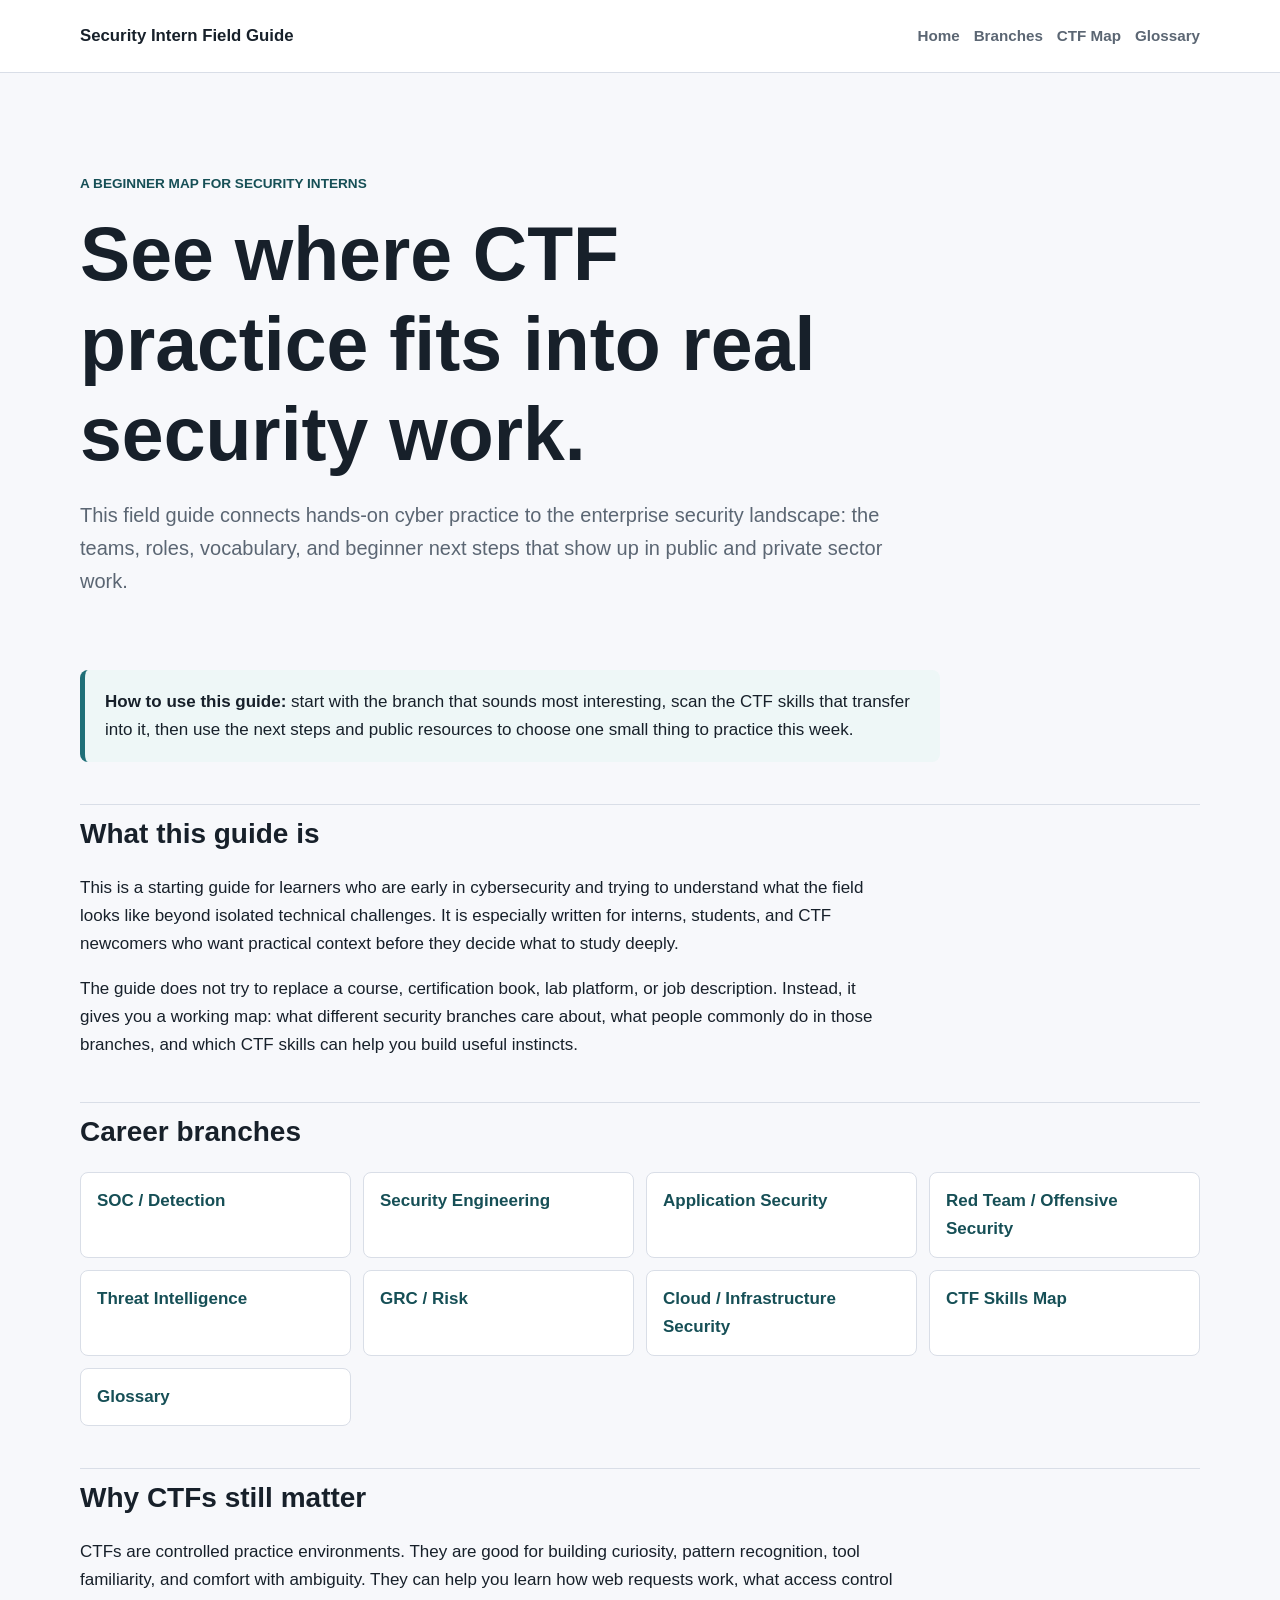
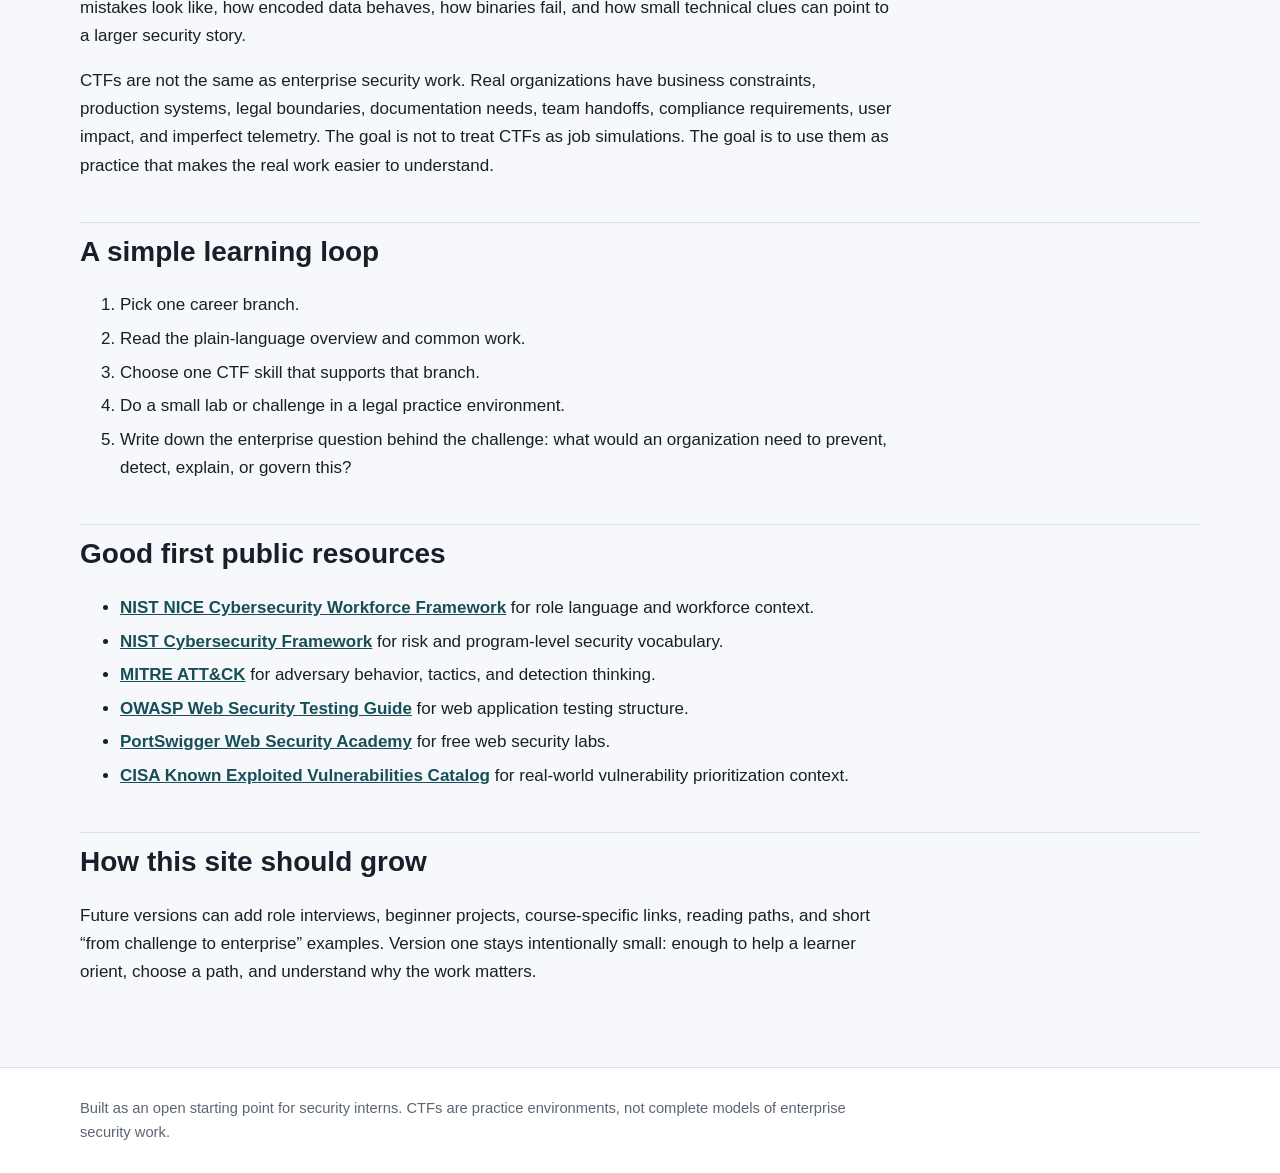
==== index.html @ cdccdc78 "Codex init" ====
<!doctype html>
<html lang="en">
  <head>
    <meta charset="utf-8">
    <meta name="viewport" content="width=device-width, initial-scale=1">
    <title>Home | Security Intern Field Guide</title>
    <meta name="description" content="A beginner-friendly map of cybersecurity career branches, enterprise context, and CTF skills that transfer into real work.">
    <link rel="stylesheet" href="assets/css/style.css">
  </head>
  <body>
    <a class="skip-link" href="#content">Skip to content</a>
    <header class="site-header">
      <div class="wrap header-grid">
        <a class="brand" href="index.html">Security Intern Field Guide</a>
        <nav class="site-nav" aria-label="Primary navigation">
          <a href="index.html">Home</a>
          <a href="branches/soc-detection.html">Branches</a>
          <a href="ctf-skills-map.html">CTF Map</a>
          <a href="glossary.html">Glossary</a>
        </nav>
      </div>
    </header>
    <main id="content" class="wrap page-shell">
<section class="hero">
  <p class="eyebrow">A beginner map for security interns</p>
  <h1>See where CTF practice fits into real security work.</h1>
  <p class="lede">This field guide connects hands-on cyber practice to the enterprise security landscape: the teams, roles, vocabulary, and beginner next steps that show up in public and private sector work.</p>
</section>
<div class="callout">
  <strong>How to use this guide:</strong> start with the branch that sounds most interesting, scan the CTF skills that transfer into it, then use the next steps and public resources to choose one small thing to practice this week.
</div>
<h2>What this guide is</h2>
<p>This is a starting guide for learners who are early in cybersecurity and trying to understand what the field looks like beyond isolated technical challenges. It is especially written for interns, students, and CTF newcomers who want practical context before they decide what to study deeply.</p>
<p>The guide does not try to replace a course, certification book, lab platform, or job description. Instead, it gives you a working map: what different security branches care about, what people commonly do in those branches, and which CTF skills can help you build useful instincts.</p>
<h2>Career branches</h2>
<div class="branch-nav">
  <a href="branches/soc-detection.html">SOC / Detection</a>
  <a href="branches/security-engineering.html">Security Engineering</a>
  <a href="branches/application-security.html">Application Security</a>
  <a href="branches/red-team-offensive-security.html">Red Team / Offensive Security</a>
  <a href="branches/threat-intelligence.html">Threat Intelligence</a>
  <a href="branches/grc-risk.html">GRC / Risk</a>
  <a href="branches/cloud-infrastructure-security.html">Cloud / Infrastructure Security</a>
  <a href="ctf-skills-map.html">CTF Skills Map</a>
  <a href="glossary.html">Glossary</a>
</div>
<h2>Why CTFs still matter</h2>
<p>CTFs are controlled practice environments. They are good for building curiosity, pattern recognition, tool familiarity, and comfort with ambiguity. They can help you learn how web requests work, what access control mistakes look like, how encoded data behaves, how binaries fail, and how small technical clues can point to a larger security story.</p>
<p>CTFs are not the same as enterprise security work. Real organizations have business constraints, production systems, legal boundaries, documentation needs, team handoffs, compliance requirements, user impact, and imperfect telemetry. The goal is not to treat CTFs as job simulations. The goal is to use them as practice that makes the real work easier to understand.</p>
<h2>A simple learning loop</h2>
<ol>
<li>Pick one career branch.</li>
<li>Read the plain-language overview and common work.</li>
<li>Choose one CTF skill that supports that branch.</li>
<li>Do a small lab or challenge in a legal practice environment.</li>
<li>Write down the enterprise question behind the challenge: what would an organization need to prevent, detect, explain, or govern this?</li>
</ol>
<h2>Good first public resources</h2>
<ul>
<li><a href="https://www.nist.gov/itl/applied-cybersecurity/nice/nice-cybersecurity-workforce-framework">NIST NICE Cybersecurity Workforce Framework</a> for role language and workforce context.</li>
<li><a href="https://www.nist.gov/cyberframework">NIST Cybersecurity Framework</a> for risk and program-level security vocabulary.</li>
<li><a href="https://attack.mitre.org/">MITRE ATT&amp;CK</a> for adversary behavior, tactics, and detection thinking.</li>
<li><a href="https://owasp.org/www-project-web-security-testing-guide/">OWASP Web Security Testing Guide</a> for web application testing structure.</li>
<li><a href="https://portswigger.net/web-security">PortSwigger Web Security Academy</a> for free web security labs.</li>
<li><a href="https://www.cisa.gov/known-exploited-vulnerabilities-catalog">CISA Known Exploited Vulnerabilities Catalog</a> for real-world vulnerability prioritization context.</li>
</ul>
<h2>How this site should grow</h2>
<p>Future versions can add role interviews, beginner projects, course-specific links, reading paths, and short “from challenge to enterprise” examples. Version one stays intentionally small: enough to help a learner orient, choose a path, and understand why the work matters.</p>
    </main>
    <footer class="site-footer">
      <div class="wrap">
        <p>Built as an open starting point for security interns. CTFs are practice environments, not complete models of enterprise security work.</p>
      </div>
    </footer>
  </body>
</html>
---- assets/css/style.css ----
:root {
  --bg: #f7f8fb;
  --paper: #ffffff;
  --ink: #17202a;
  --muted: #5b6673;
  --line: #d9dee7;
  --accent: #1f6f78;
  --accent-dark: #164f56;
  --soft: #eef7f7;
  --warn: #fff5df;
}

* {
  box-sizing: border-box;
}

body {
  margin: 0;
  background: var(--bg);
  color: var(--ink);
  font-family: -apple-system, BlinkMacSystemFont, "Segoe UI", sans-serif;
  font-size: 17px;
  line-height: 1.65;
}

a {
  color: var(--accent-dark);
  font-weight: 650;
}

a:hover {
  color: #0f3d43;
}

.wrap {
  width: min(1120px, calc(100% - 32px));
  margin: 0 auto;
}

.skip-link {
  position: absolute;
  left: -999px;
  top: 12px;
  background: var(--ink);
  color: white;
  padding: 8px 12px;
  z-index: 5;
}

.skip-link:focus {
  left: 12px;
}

.site-header {
  background: var(--paper);
  border-bottom: 1px solid var(--line);
}

.header-grid {
  min-height: 72px;
  display: flex;
  align-items: center;
  justify-content: space-between;
  gap: 24px;
}

.brand {
  color: var(--ink);
  font-size: 1.05rem;
  font-weight: 800;
  text-decoration: none;
}

.site-nav {
  display: flex;
  flex-wrap: wrap;
  gap: 14px;
}

.site-nav a {
  color: var(--muted);
  font-size: 0.95rem;
  text-decoration: none;
}

.page-shell {
  padding: 48px 0 64px;
}

.hero {
  padding: 38px 0 24px;
}

.eyebrow {
  color: var(--accent-dark);
  font-size: 0.85rem;
  font-weight: 800;
  letter-spacing: 0;
  text-transform: uppercase;
}

h1,
h2,
h3 {
  line-height: 1.2;
  letter-spacing: 0;
}

h1 {
  max-width: 780px;
  margin: 12px 0 18px;
  font-size: clamp(2.25rem, 7vw, 4.7rem);
}

h2 {
  margin-top: 42px;
  padding-top: 12px;
  border-top: 1px solid var(--line);
  font-size: 1.75rem;
}

h3 {
  margin-top: 28px;
  font-size: 1.2rem;
}

p {
  max-width: 820px;
}

ul,
ol {
  max-width: 860px;
}

li + li {
  margin-top: 0.35rem;
}

.lede {
  max-width: 820px;
  color: var(--muted);
  font-size: 1.25rem;
}

.grid {
  display: grid;
  grid-template-columns: repeat(auto-fit, minmax(240px, 1fr));
  gap: 16px;
  margin: 26px 0;
}

.card {
  min-height: 100%;
  padding: 18px;
  background: var(--paper);
  border: 1px solid var(--line);
  border-radius: 8px;
}

.card h3 {
  margin-top: 0;
}

.card p {
  margin-bottom: 0;
}

.callout {
  max-width: 860px;
  margin: 28px 0;
  padding: 18px 20px;
  background: var(--soft);
  border-left: 5px solid var(--accent);
  border-radius: 8px;
}

.note {
  max-width: 860px;
  margin: 28px 0;
  padding: 18px 20px;
  background: var(--warn);
  border-left: 5px solid #c27b24;
  border-radius: 8px;
}

.branch-nav {
  display: grid;
  grid-template-columns: repeat(auto-fit, minmax(220px, 1fr));
  gap: 12px;
  margin: 24px 0 36px;
}

.branch-nav a {
  display: block;
  padding: 14px 16px;
  background: var(--paper);
  border: 1px solid var(--line);
  border-radius: 8px;
  text-decoration: none;
}

table {
  width: 100%;
  margin: 24px 0;
  border-collapse: collapse;
  background: var(--paper);
  font-size: 0.96rem;
}

th,
td {
  padding: 12px;
  border: 1px solid var(--line);
  text-align: left;
  vertical-align: top;
}

th {
  background: #edf1f7;
}

code {
  padding: 0.12em 0.32em;
  background: #e9edf3;
  border-radius: 4px;
  font-size: 0.92em;
}

.site-footer {
  padding: 28px 0;
  color: var(--muted);
  background: var(--paper);
  border-top: 1px solid var(--line);
  font-size: 0.92rem;
}

.site-footer p {
  margin: 0;
}

@media (max-width: 760px) {
  body {
    font-size: 16px;
  }

  .header-grid {
    align-items: flex-start;
    flex-direction: column;
    padding: 16px 0;
  }

  .site-nav {
    gap: 10px 14px;
  }

  .page-shell {
    padding-top: 24px;
  }

  table {
    display: block;
    overflow-x: auto;
  }
}
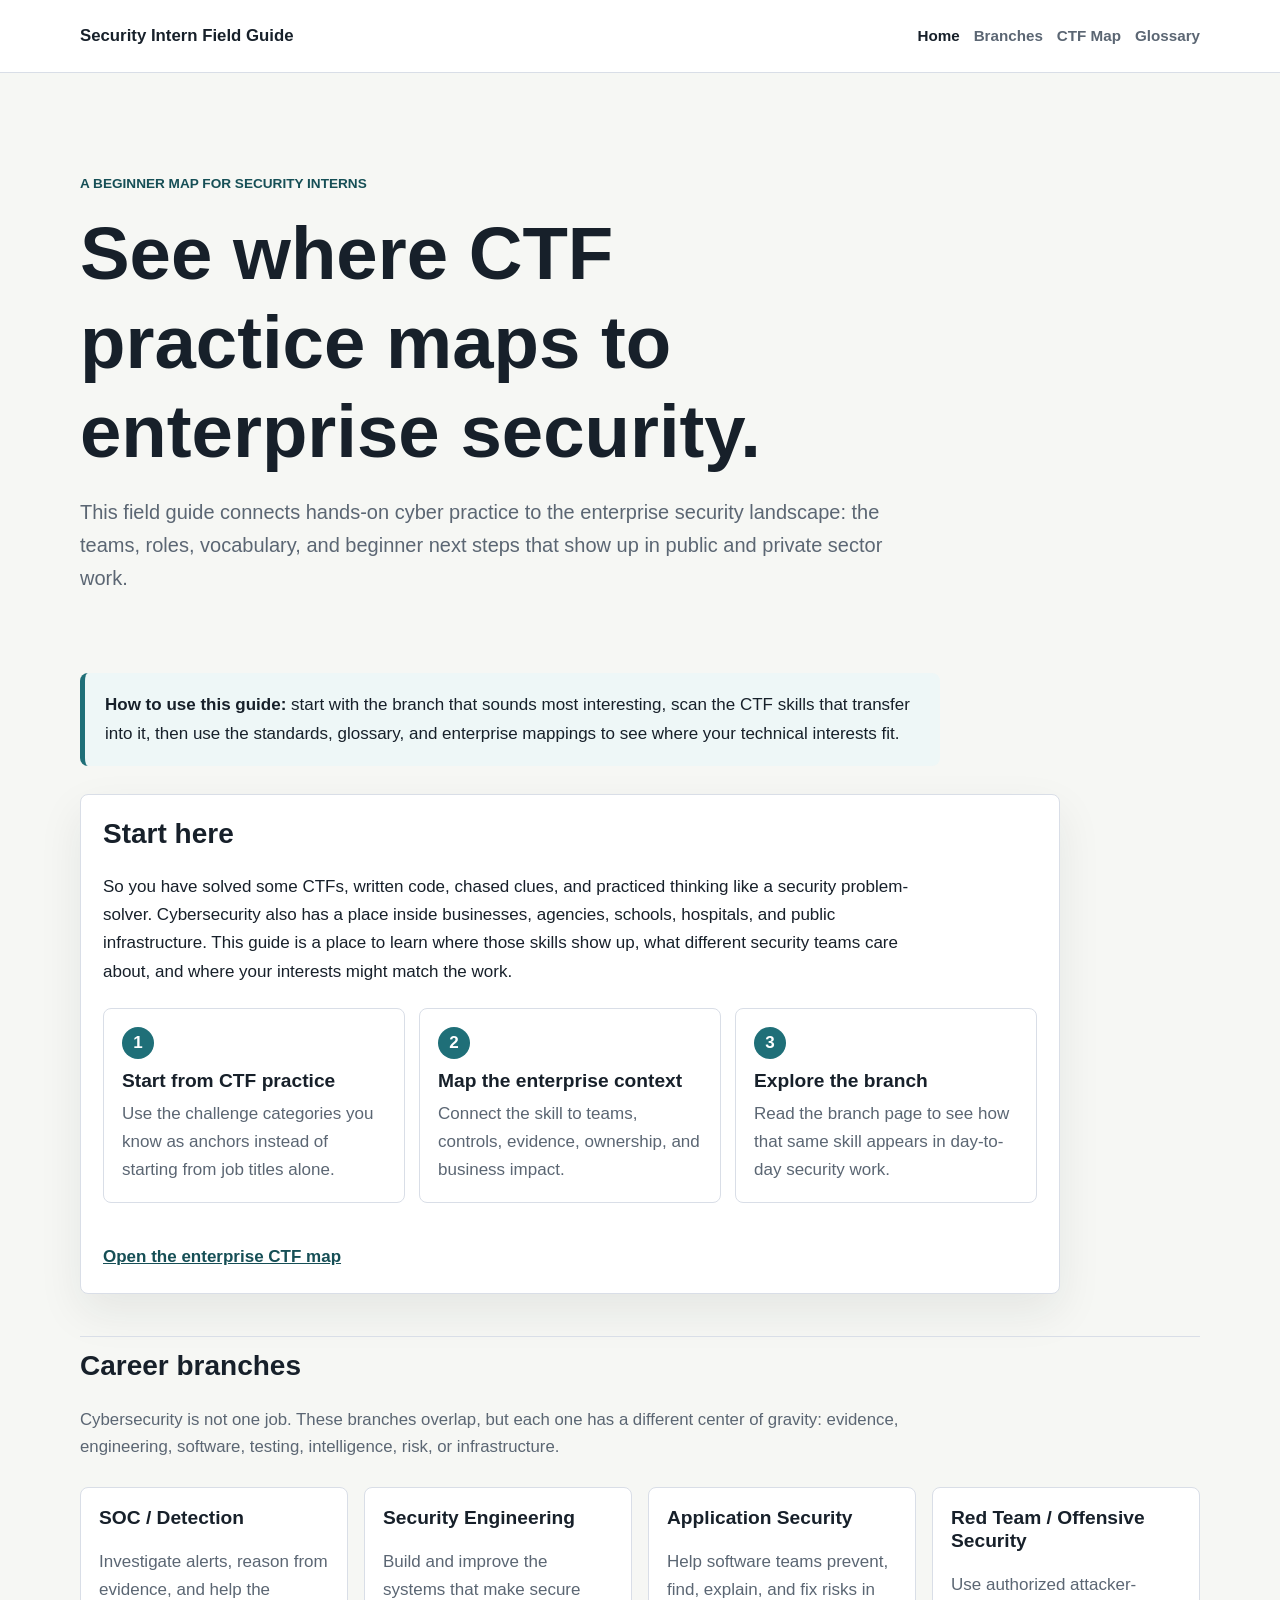
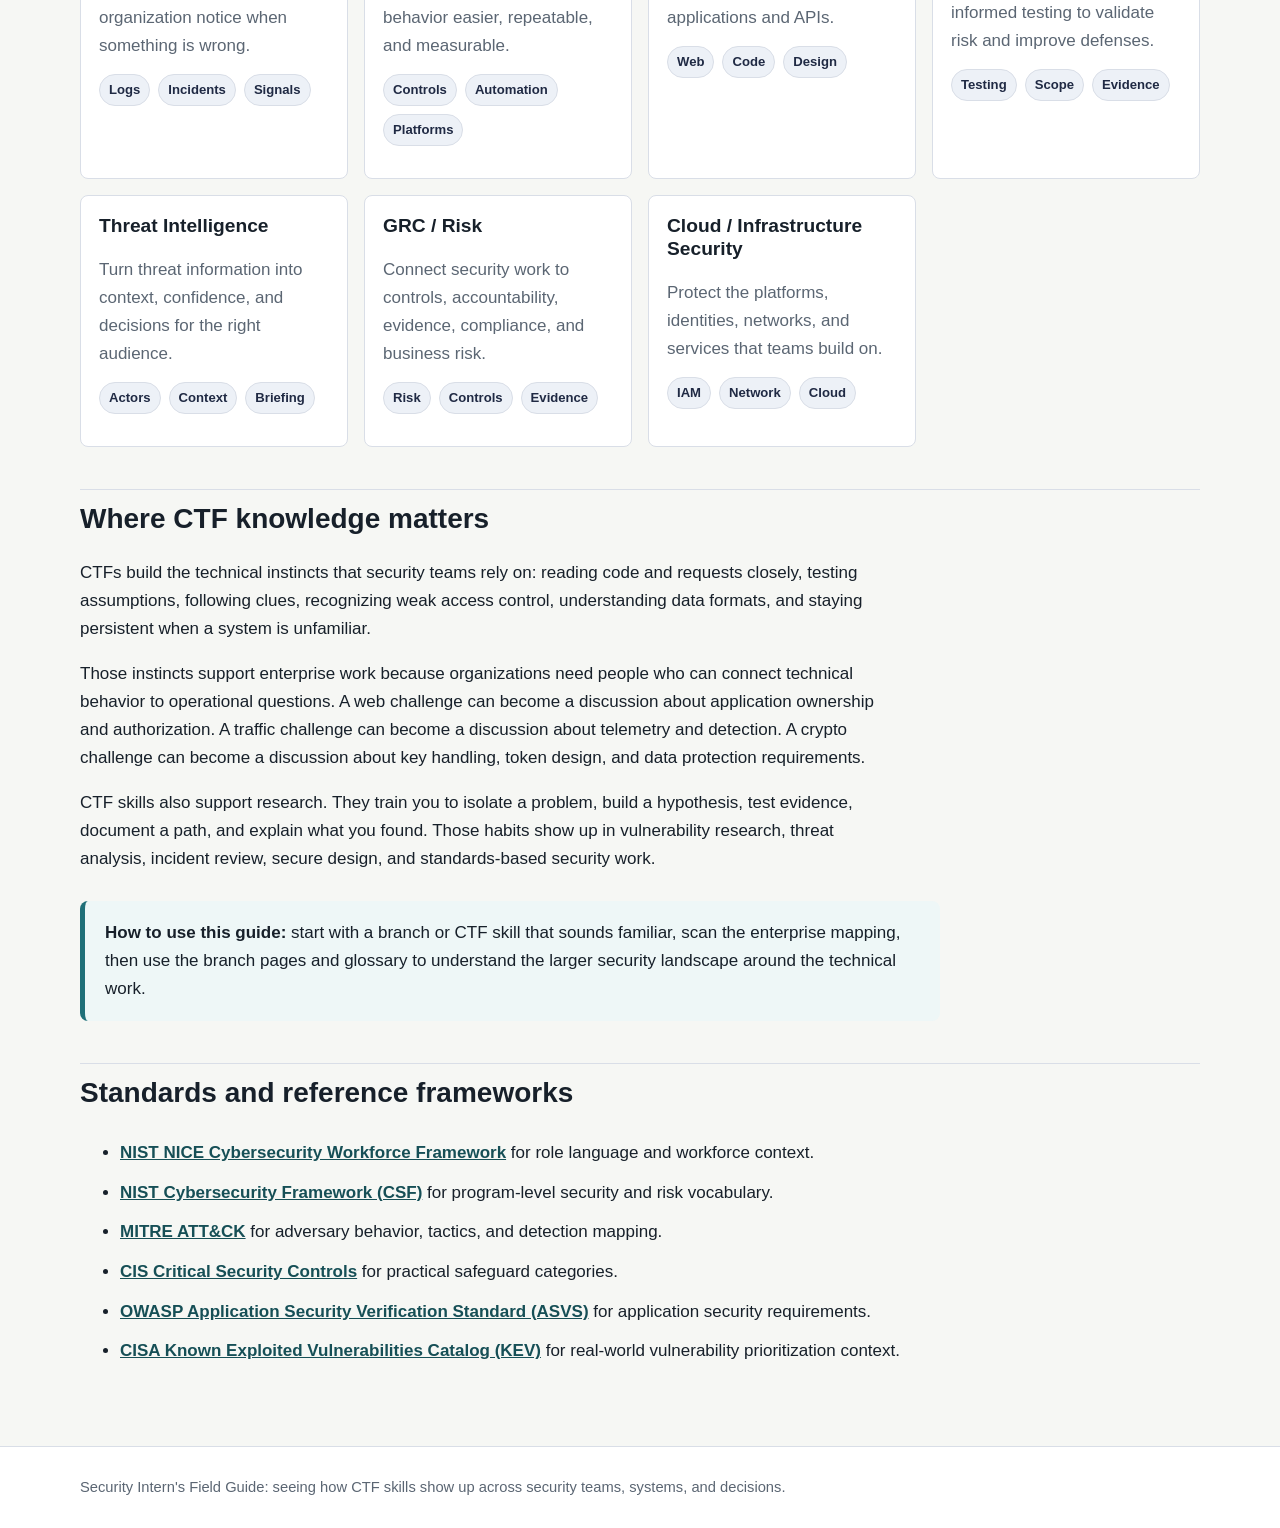
==== commit 366822fd: "v2" ====
--- a/index.html
+++ b/index.html
@@ -13,7 +13,7 @@
       <div class="wrap header-grid">
         <a class="brand" href="index.html">Security Intern Field Guide</a>
         <nav class="site-nav" aria-label="Primary navigation">
-          <a href="index.html">Home</a>
+          <a href="index.html" aria-current="page">Home</a>
           <a href="branches/soc-detection.html">Branches</a>
           <a href="ctf-skills-map.html">CTF Map</a>
           <a href="glossary.html">Glossary</a>
@@ -21,55 +21,98 @@
       </div>
     </header>
     <main id="content" class="wrap page-shell">
-<section class="hero">
-  <p class="eyebrow">A beginner map for security interns</p>
-  <h1>See where CTF practice fits into real security work.</h1>
-  <p class="lede">This field guide connects hands-on cyber practice to the enterprise security landscape: the teams, roles, vocabulary, and beginner next steps that show up in public and private sector work.</p>
-</section>
-<div class="callout">
-  <strong>How to use this guide:</strong> start with the branch that sounds most interesting, scan the CTF skills that transfer into it, then use the next steps and public resources to choose one small thing to practice this week.
-</div>
-<h2>What this guide is</h2>
-<p>This is a starting guide for learners who are early in cybersecurity and trying to understand what the field looks like beyond isolated technical challenges. It is especially written for interns, students, and CTF newcomers who want practical context before they decide what to study deeply.</p>
-<p>The guide does not try to replace a course, certification book, lab platform, or job description. Instead, it gives you a working map: what different security branches care about, what people commonly do in those branches, and which CTF skills can help you build useful instincts.</p>
-<h2>Career branches</h2>
-<div class="branch-nav">
-  <a href="branches/soc-detection.html">SOC / Detection</a>
-  <a href="branches/security-engineering.html">Security Engineering</a>
-  <a href="branches/application-security.html">Application Security</a>
-  <a href="branches/red-team-offensive-security.html">Red Team / Offensive Security</a>
-  <a href="branches/threat-intelligence.html">Threat Intelligence</a>
-  <a href="branches/grc-risk.html">GRC / Risk</a>
-  <a href="branches/cloud-infrastructure-security.html">Cloud / Infrastructure Security</a>
-  <a href="ctf-skills-map.html">CTF Skills Map</a>
-  <a href="glossary.html">Glossary</a>
-</div>
-<h2>Why CTFs still matter</h2>
-<p>CTFs are controlled practice environments. They are good for building curiosity, pattern recognition, tool familiarity, and comfort with ambiguity. They can help you learn how web requests work, what access control mistakes look like, how encoded data behaves, how binaries fail, and how small technical clues can point to a larger security story.</p>
-<p>CTFs are not the same as enterprise security work. Real organizations have business constraints, production systems, legal boundaries, documentation needs, team handoffs, compliance requirements, user impact, and imperfect telemetry. The goal is not to treat CTFs as job simulations. The goal is to use them as practice that makes the real work easier to understand.</p>
-<h2>A simple learning loop</h2>
-<ol>
-<li>Pick one career branch.</li>
-<li>Read the plain-language overview and common work.</li>
-<li>Choose one CTF skill that supports that branch.</li>
-<li>Do a small lab or challenge in a legal practice environment.</li>
-<li>Write down the enterprise question behind the challenge: what would an organization need to prevent, detect, explain, or govern this?</li>
-</ol>
-<h2>Good first public resources</h2>
-<ul>
-<li><a href="https://www.nist.gov/itl/applied-cybersecurity/nice/nice-cybersecurity-workforce-framework">NIST NICE Cybersecurity Workforce Framework</a> for role language and workforce context.</li>
-<li><a href="https://www.nist.gov/cyberframework">NIST Cybersecurity Framework</a> for risk and program-level security vocabulary.</li>
-<li><a href="https://attack.mitre.org/">MITRE ATT&amp;CK</a> for adversary behavior, tactics, and detection thinking.</li>
-<li><a href="https://owasp.org/www-project-web-security-testing-guide/">OWASP Web Security Testing Guide</a> for web application testing structure.</li>
-<li><a href="https://portswigger.net/web-security">PortSwigger Web Security Academy</a> for free web security labs.</li>
-<li><a href="https://www.cisa.gov/known-exploited-vulnerabilities-catalog">CISA Known Exploited Vulnerabilities Catalog</a> for real-world vulnerability prioritization context.</li>
-</ul>
-<h2>How this site should grow</h2>
-<p>Future versions can add role interviews, beginner projects, course-specific links, reading paths, and short “from challenge to enterprise” examples. Version one stays intentionally small: enough to help a learner orient, choose a path, and understand why the work matters.</p>
+      <section class="hero">
+        <p class="eyebrow">A beginner map for security interns</p>
+        <h1>See where CTF practice maps to enterprise security.</h1>
+        <p class="lede">This field guide connects hands-on cyber practice to the enterprise security landscape: the teams, roles, vocabulary, and beginner next steps that show up in public and private sector work.</p>
+      </section>
+
+      <div class="callout">
+        <strong>How to use this guide:</strong> start with the branch that sounds most interesting, scan the CTF skills that transfer into it, then use the standards, glossary, and enterprise mappings to see where your technical interests fit.
+      </div>
+
+      <section class="intro-panel" aria-labelledby="start-here">
+        <h2 id="start-here">Start here</h2>
+        <p>So you have solved some CTFs, written code, chased clues, and practiced thinking like a security problem-solver. Cybersecurity also has a place inside businesses, agencies, schools, hospitals, and public infrastructure. This guide is a place to learn where those skills show up, what different security teams care about, and where your interests might match the work.</p>
+        <div class="path-steps">
+          <article>
+            <h3>Start from CTF practice</h3>
+            <p>Use the challenge categories you know as anchors instead of starting from job titles alone.</p>
+          </article>
+          <article>
+            <h3>Map the enterprise context</h3>
+            <p>Connect the skill to teams, controls, evidence, ownership, and business impact.</p>
+          </article>
+          <article>
+            <h3>Explore the branch</h3>
+            <p>Read the branch page to see how that same skill appears in day-to-day security work.</p>
+          </article>
+        </div>
+        <p><a class="next-link" href="ctf-skills-map.html#translator">Open the enterprise CTF map</a></p>
+      </section>
+
+      <h2>Career branches</h2>
+      <p class="branch-summary">Cybersecurity is not one job. These branches overlap, but each one has a different center of gravity: evidence, engineering, software, testing, intelligence, risk, or infrastructure.</p>
+      <div class="grid">
+        <a class="card card-link" href="branches/soc-detection.html">
+          <h3>SOC / Detection</h3>
+          <p>Investigate alerts, reason from evidence, and help the organization notice when something is wrong.</p>
+          <div class="meta"><span class="pill">Logs</span><span class="pill">Incidents</span><span class="pill">Signals</span></div>
+        </a>
+        <a class="card card-link" href="branches/security-engineering.html">
+          <h3>Security Engineering</h3>
+          <p>Build and improve the systems that make secure behavior easier, repeatable, and measurable.</p>
+          <div class="meta"><span class="pill">Controls</span><span class="pill">Automation</span><span class="pill">Platforms</span></div>
+        </a>
+        <a class="card card-link" href="branches/application-security.html">
+          <h3>Application Security</h3>
+          <p>Help software teams prevent, find, explain, and fix risks in applications and APIs.</p>
+          <div class="meta"><span class="pill">Web</span><span class="pill">Code</span><span class="pill">Design</span></div>
+        </a>
+        <a class="card card-link" href="branches/red-team-offensive-security.html">
+          <h3>Red Team / Offensive Security</h3>
+          <p>Use authorized attacker-informed testing to validate risk and improve defenses.</p>
+          <div class="meta"><span class="pill">Testing</span><span class="pill">Scope</span><span class="pill">Evidence</span></div>
+        </a>
+        <a class="card card-link" href="branches/threat-intelligence.html">
+          <h3>Threat Intelligence</h3>
+          <p>Turn threat information into context, confidence, and decisions for the right audience.</p>
+          <div class="meta"><span class="pill">Actors</span><span class="pill">Context</span><span class="pill">Briefing</span></div>
+        </a>
+        <a class="card card-link" href="branches/grc-risk.html">
+          <h3>GRC / Risk</h3>
+          <p>Connect security work to controls, accountability, evidence, compliance, and business risk.</p>
+          <div class="meta"><span class="pill">Risk</span><span class="pill">Controls</span><span class="pill">Evidence</span></div>
+        </a>
+        <a class="card card-link" href="branches/cloud-infrastructure-security.html">
+          <h3>Cloud / Infrastructure Security</h3>
+          <p>Protect the platforms, identities, networks, and services that teams build on.</p>
+          <div class="meta"><span class="pill">IAM</span><span class="pill">Network</span><span class="pill">Cloud</span></div>
+        </a>
+      </div>
+
+      <h2>Where CTF knowledge matters</h2>
+      <p>CTFs build the technical instincts that security teams rely on: reading code and requests closely, testing assumptions, following clues, recognizing weak access control, understanding data formats, and staying persistent when a system is unfamiliar.</p>
+      <p>Those instincts support enterprise work because organizations need people who can connect technical behavior to operational questions. A web challenge can become a discussion about application ownership and authorization. A traffic challenge can become a discussion about telemetry and detection. A crypto challenge can become a discussion about key handling, token design, and data protection requirements.</p>
+      <p>CTF skills also support research. They train you to isolate a problem, build a hypothesis, test evidence, document a path, and explain what you found. Those habits show up in vulnerability research, threat analysis, incident review, secure design, and standards-based security work.</p>
+
+      <div class="callout">
+        <strong>How to use this guide:</strong> start with a branch or CTF skill that sounds familiar, scan the enterprise mapping, then use the branch pages and glossary to understand the larger security landscape around the technical work.
+      </div>
+
+      <h2>Standards and reference frameworks</h2>
+      <ul class="resource-list">
+        <li><a href="https://www.nist.gov/itl/applied-cybersecurity/nice/nice-cybersecurity-workforce-framework">NIST NICE Cybersecurity Workforce Framework</a> for role language and workforce context.</li>
+        <li><a href="https://www.nist.gov/cyberframework">NIST Cybersecurity Framework (CSF)</a> for program-level security and risk vocabulary.</li>
+        <li><a href="https://attack.mitre.org/">MITRE ATT&amp;CK</a> for adversary behavior, tactics, and detection mapping.</li>
+        <li><a href="https://www.cisecurity.org/controls">CIS Critical Security Controls</a> for practical safeguard categories.</li>
+        <li><a href="https://owasp.org/www-project-application-security-verification-standard/">OWASP Application Security Verification Standard (ASVS)</a> for application security requirements.</li>
+        <li><a href="https://www.cisa.gov/known-exploited-vulnerabilities-catalog">CISA Known Exploited Vulnerabilities Catalog (KEV)</a> for real-world vulnerability prioritization context.</li>
+      </ul>
     </main>
     <footer class="site-footer">
       <div class="wrap">
-        <p>Built as an open starting point for security interns. CTFs are practice environments, not complete models of enterprise security work.</p>
+        <p>Security Intern's Field Guide: seeing how CTF skills show up across security teams, systems, and decisions.</p>
       </div>
     </footer>
   </body>
--- a/assets/css/style.css
+++ b/assets/css/style.css
@@ -1,5 +1,5 @@
 :root {
-  --bg: #f7f8fb;
+  --bg: #f6f7f4;
   --paper: #ffffff;
   --ink: #17202a;
   --muted: #5b6673;
@@ -8,6 +8,9 @@
   --accent-dark: #164f56;
   --soft: #eef7f7;
   --warn: #fff5df;
+  --deep: #202a44;
+  --success: #2f6f4e;
+  --shadow: 0 18px 45px rgba(23, 32, 42, 0.08);
 }
 
 * {
@@ -30,6 +33,13 @@
 
 a:hover {
   color: #0f3d43;
+}
+
+a:focus-visible,
+button:focus-visible,
+select:focus-visible {
+  outline: 3px solid rgba(31, 111, 120, 0.35);
+  outline-offset: 3px;
 }
 
 .wrap {
@@ -54,6 +64,9 @@
 .site-header {
   background: var(--paper);
   border-bottom: 1px solid var(--line);
+  position: sticky;
+  top: 0;
+  z-index: 4;
 }
 
 .header-grid {
@@ -83,12 +96,17 @@
   text-decoration: none;
 }
 
+.site-nav a:hover,
+.site-nav a[aria-current="page"] {
+  color: var(--ink);
+}
+
 .page-shell {
   padding: 48px 0 64px;
 }
 
 .hero {
-  padding: 38px 0 24px;
+  padding: 38px 0 30px;
 }
 
 .eyebrow {
@@ -109,7 +127,7 @@
 h1 {
   max-width: 780px;
   margin: 12px 0 18px;
-  font-size: clamp(2.25rem, 7vw, 4.7rem);
+  font-size: clamp(2.45rem, 6vw, 4.65rem);
 }
 
 h2 {
@@ -143,6 +161,26 @@
   font-size: 1.25rem;
 }
 
+.intro-panel {
+  max-width: 980px;
+  margin: 22px 0 34px;
+  padding: 22px;
+  background: var(--paper);
+  border: 1px solid var(--line);
+  border-radius: 8px;
+  box-shadow: var(--shadow);
+}
+
+.intro-panel h2 {
+  margin-top: 0;
+  padding-top: 0;
+  border-top: 0;
+}
+
+.intro-panel p:last-child {
+  margin-bottom: 0;
+}
+
 .grid {
   display: grid;
   grid-template-columns: repeat(auto-fit, minmax(240px, 1fr));
@@ -164,6 +202,40 @@
 
 .card p {
   margin-bottom: 0;
+}
+
+.card-link {
+  color: var(--ink);
+  text-decoration: none;
+}
+
+.card-link:hover {
+  border-color: rgba(31, 111, 120, 0.5);
+  transform: translateY(-2px);
+}
+
+.card-link p {
+  color: var(--muted);
+  font-weight: 400;
+}
+
+.meta {
+  display: flex;
+  flex-wrap: wrap;
+  gap: 8px;
+  margin: 14px 0;
+}
+
+.pill {
+  display: inline-flex;
+  align-items: center;
+  padding: 4px 9px;
+  color: var(--deep);
+  background: #edf1f7;
+  border: 1px solid var(--line);
+  border-radius: 999px;
+  font-size: 0.82rem;
+  font-weight: 750;
 }
 
 .callout {
@@ -200,6 +272,146 @@
   text-decoration: none;
 }
 
+.path-steps {
+  display: grid;
+  grid-template-columns: repeat(auto-fit, minmax(210px, 1fr));
+  gap: 14px;
+  margin: 22px 0 34px;
+  counter-reset: steps;
+}
+
+.path-steps article {
+  padding: 18px;
+  background: var(--paper);
+  border: 1px solid var(--line);
+  border-radius: 8px;
+}
+
+.path-steps article::before {
+  counter-increment: steps;
+  content: counter(steps);
+  display: inline-grid;
+  width: 32px;
+  height: 32px;
+  margin-bottom: 10px;
+  place-items: center;
+  color: white;
+  background: var(--accent);
+  border-radius: 50%;
+  font-weight: 800;
+}
+
+.path-steps h3 {
+  margin: 0 0 8px;
+}
+
+.path-steps p {
+  margin: 0;
+  color: var(--muted);
+}
+
+.translator {
+  max-width: 980px;
+  margin: 26px 0 38px;
+  padding: 22px;
+  background: var(--paper);
+  border: 1px solid var(--line);
+  border-radius: 8px;
+  box-shadow: var(--shadow);
+}
+
+.translator-grid {
+  display: grid;
+  grid-template-columns: minmax(220px, 300px) 1fr;
+  gap: 22px;
+  align-items: start;
+}
+
+.translator label {
+  display: block;
+  margin-bottom: 8px;
+  font-weight: 800;
+}
+
+.translator select {
+  width: 100%;
+  padding: 12px;
+  color: var(--ink);
+  background: white;
+  border: 1px solid var(--line);
+  border-radius: 8px;
+  font: inherit;
+}
+
+.translator-output h3 {
+  margin-top: 0;
+}
+
+.translator-output p {
+  max-width: none;
+}
+
+.prompt-list {
+  margin-bottom: 0;
+}
+
+.resource-list a,
+.next-link {
+  display: inline-block;
+  margin-top: 6px;
+}
+
+.branch-summary {
+  color: var(--muted);
+  font-size: 1.05rem;
+}
+
+.definition-list {
+  display: grid;
+  grid-template-columns: repeat(auto-fit, minmax(260px, 1fr));
+  gap: 14px;
+  margin-top: 24px;
+}
+
+.definition-list article {
+  padding: 16px;
+  background: var(--paper);
+  border: 1px solid var(--line);
+  border-radius: 8px;
+}
+
+.definition-list h2 {
+  margin: 0 0 8px;
+  padding: 0;
+  border: 0;
+  font-size: 1.05rem;
+}
+
+.definition-list p {
+  margin: 0;
+  color: var(--muted);
+}
+
+.tag-row {
+  display: flex;
+  flex-wrap: wrap;
+  gap: 6px;
+  margin-bottom: 10px;
+}
+
+.tag {
+  display: inline-flex;
+  align-items: center;
+  padding: 2px 7px;
+  color: var(--accent-dark);
+  background: var(--soft);
+  border: 1px solid rgba(31, 111, 120, 0.18);
+  border-radius: 999px;
+  font-size: 0.72rem;
+  font-weight: 800;
+  text-transform: uppercase;
+}
+
 table {
   width: 100%;
   margin: 24px 0;
@@ -262,4 +474,13 @@
     display: block;
     overflow-x: auto;
   }
-}
+
+  .translator-grid {
+    grid-template-columns: 1fr;
+  }
+
+  .intro-panel,
+  .translator {
+    padding: 18px;
+  }
+}
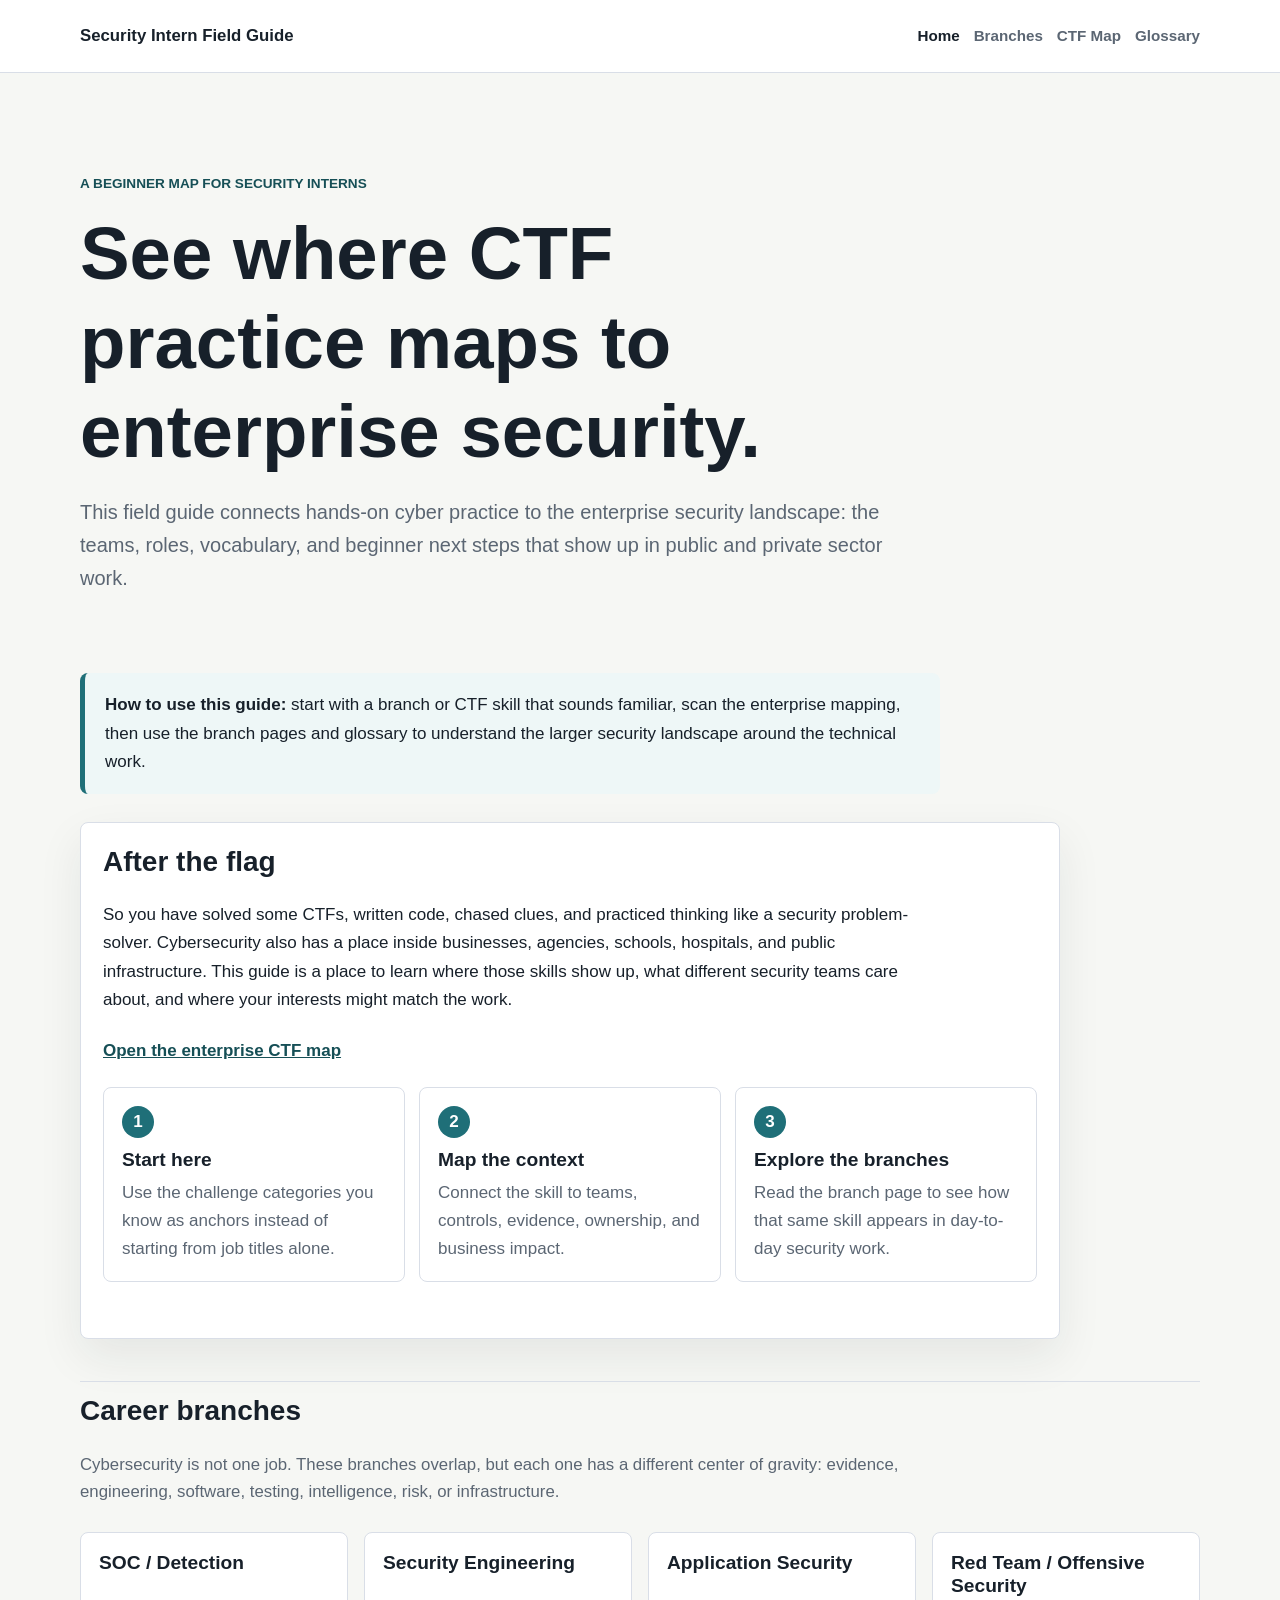
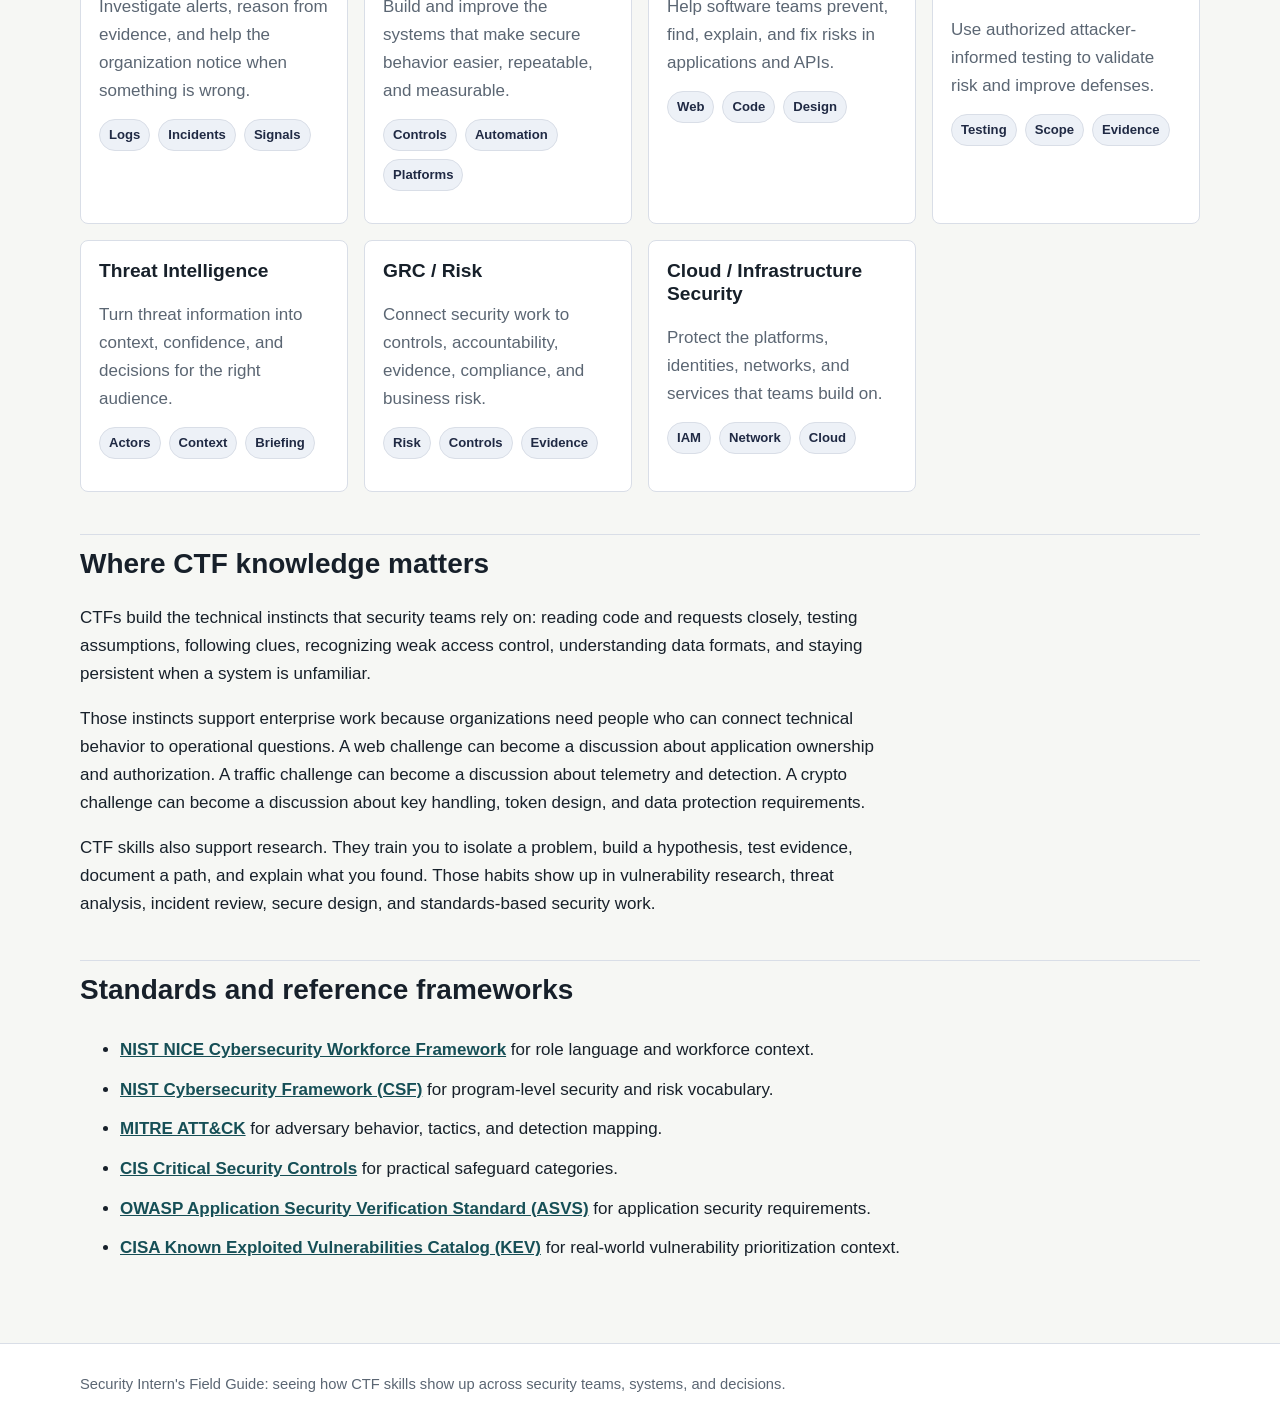
==== commit a03f2293: "refine conceptual entrypoint" ====
--- a/index.html
+++ b/index.html
@@ -28,27 +28,27 @@
       </section>
 
       <div class="callout">
-        <strong>How to use this guide:</strong> start with the branch that sounds most interesting, scan the CTF skills that transfer into it, then use the standards, glossary, and enterprise mappings to see where your technical interests fit.
+        <strong>How to use this guide:</strong> start with a branch or CTF skill that sounds familiar, scan the enterprise mapping, then use the branch pages and glossary to understand the larger security landscape around the technical work.
       </div>
 
       <section class="intro-panel" aria-labelledby="start-here">
-        <h2 id="start-here">Start here</h2>
+        <h2 id="start-here">After the flag</h2>
         <p>So you have solved some CTFs, written code, chased clues, and practiced thinking like a security problem-solver. Cybersecurity also has a place inside businesses, agencies, schools, hospitals, and public infrastructure. This guide is a place to learn where those skills show up, what different security teams care about, and where your interests might match the work.</p>
+        <p><a class="next-link" href="ctf-skills-map.html#translator">Open the enterprise CTF map</a></p>
         <div class="path-steps">
           <article>
-            <h3>Start from CTF practice</h3>
+            <h3>Start here</h3>
             <p>Use the challenge categories you know as anchors instead of starting from job titles alone.</p>
           </article>
           <article>
-            <h3>Map the enterprise context</h3>
+            <h3>Map the context</h3>
             <p>Connect the skill to teams, controls, evidence, ownership, and business impact.</p>
           </article>
           <article>
-            <h3>Explore the branch</h3>
+            <h3>Explore the branches</h3>
             <p>Read the branch page to see how that same skill appears in day-to-day security work.</p>
           </article>
         </div>
-        <p><a class="next-link" href="ctf-skills-map.html#translator">Open the enterprise CTF map</a></p>
       </section>
 
       <h2>Career branches</h2>
@@ -96,10 +96,6 @@
       <p>Those instincts support enterprise work because organizations need people who can connect technical behavior to operational questions. A web challenge can become a discussion about application ownership and authorization. A traffic challenge can become a discussion about telemetry and detection. A crypto challenge can become a discussion about key handling, token design, and data protection requirements.</p>
       <p>CTF skills also support research. They train you to isolate a problem, build a hypothesis, test evidence, document a path, and explain what you found. Those habits show up in vulnerability research, threat analysis, incident review, secure design, and standards-based security work.</p>
 
-      <div class="callout">
-        <strong>How to use this guide:</strong> start with a branch or CTF skill that sounds familiar, scan the enterprise mapping, then use the branch pages and glossary to understand the larger security landscape around the technical work.
-      </div>
-
       <h2>Standards and reference frameworks</h2>
       <ul class="resource-list">
         <li><a href="https://www.nist.gov/itl/applied-cybersecurity/nice/nice-cybersecurity-workforce-framework">NIST NICE Cybersecurity Workforce Framework</a> for role language and workforce context.</li>
